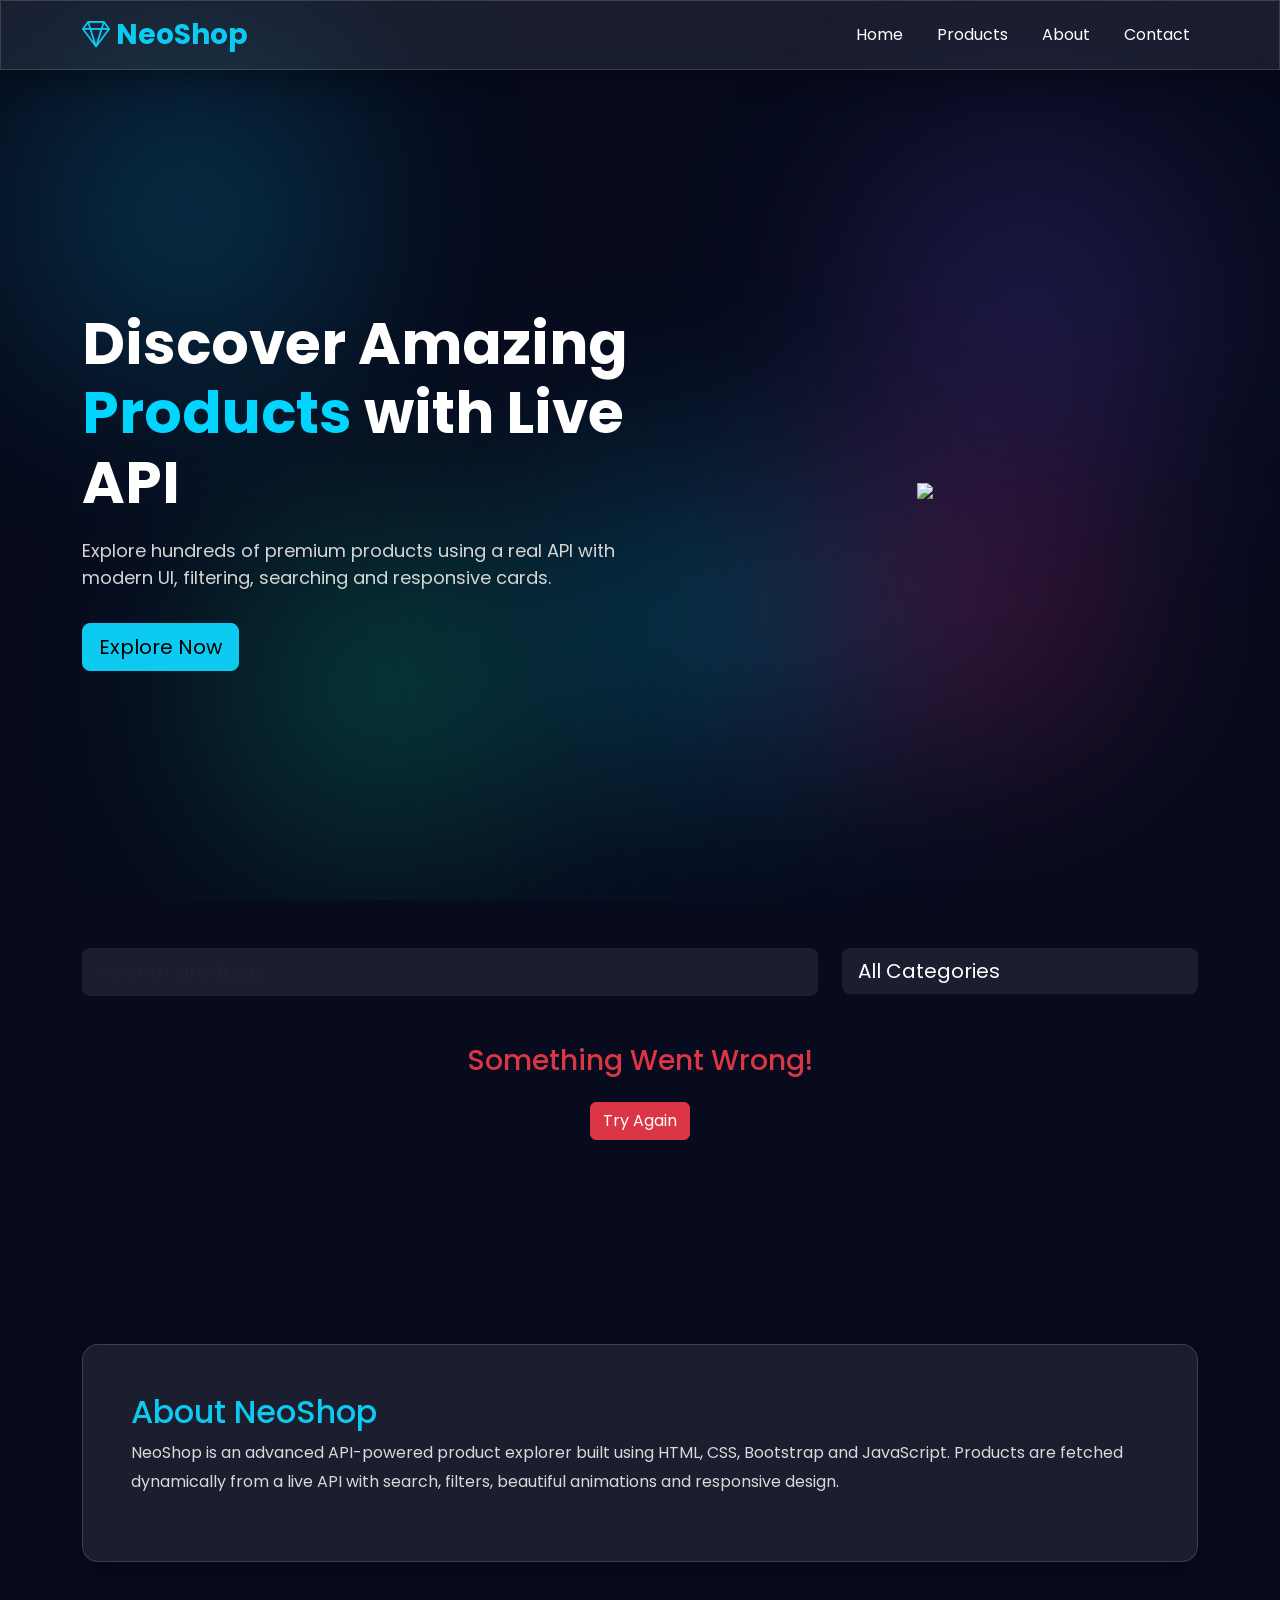
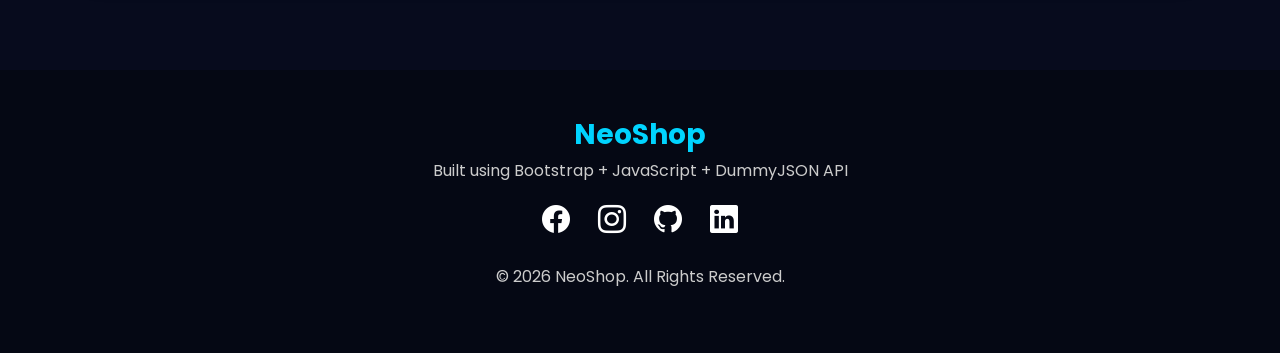
==== DAY6/index.html @ 6fb540de "added day1 to day6 assignments" ====
<!DOCTYPE html>
<html lang="en">

<head>

    <meta charset="UTF-8">
    <meta name="viewport" content="width=device-width, initial-scale=1.0">

    <title>NeoShop | Smart Product Explorer</title>

    <!-- Bootstrap -->
    <link href="https://cdn.jsdelivr.net/npm/bootstrap@5.3.3/dist/css/bootstrap.min.css" rel="stylesheet">

    <!-- Bootstrap Icons -->
    <link rel="stylesheet"
        href="https://cdn.jsdelivr.net/npm/bootstrap-icons@1.11.3/font/bootstrap-icons.min.css">

    <!-- Google Font -->
    <link href="https://fonts.googleapis.com/css2?family=Poppins:wght@300;400;500;600;700&display=swap"
        rel="stylesheet">

    <!-- CSS -->
    <link rel="stylesheet" href="day6style.css">

</head>

<body>

<!-- Animated Background -->

<div class="bg-animation">
    <span></span>
    <span></span>
    <span></span>
    <span></span>
    <span></span>
</div>

<!-- Navbar -->

<nav class="navbar navbar-expand-lg navbar-dark fixed-top glass">

<div class="container">

<a class="navbar-brand fw-bold fs-3 text-info" href="#">
<i class="bi bi-gem"></i> NeoShop
</a>

<button class="navbar-toggler"
type="button"
data-bs-toggle="collapse"
data-bs-target="#menu">

<span class="navbar-toggler-icon"></span>

</button>

<div class="collapse navbar-collapse"
id="menu">

<ul class="navbar-nav ms-auto">

<li class="nav-item">
<a class="nav-link active" href="#">Home</a>
</li>

<li class="nav-item">
<a class="nav-link" href="#products">Products</a>
</li>

<li class="nav-item">
<a class="nav-link" href="#about">About</a>
</li>

<li class="nav-item">
<a class="nav-link" href="#contact">Contact</a>
</li>

</ul>

</div>

</div>

</nav>

<!-- Hero -->

<section class="hero">

<div class="container">

<div class="row align-items-center">

<div class="col-lg-6">

<h1>
Discover Amazing
<span>Products</span>
with Live API
</h1>

<p>

Explore hundreds of premium products using a real API with modern UI, filtering, searching and responsive cards.

</p>

<a href="#products"
class="btn btn-info btn-lg mt-3">

Explore Now

</a>

</div>

<div class="col-lg-6 text-center">

<img src="https://cdn-icons-png.flaticon.com/512/3081/3081985.png"
class="hero-image img-fluid">

</div>

</div>

</div>

</section>

<!-- Search -->

<section class="container py-5">

<div class="row">

<div class="col-md-8">

<input
type="text"
id="searchInput"
class="form-control form-control-lg"
placeholder="Search products...">

</div>

<div class="col-md-4">

<select
id="categoryFilter"
class="form-select form-select-lg">

<option value="all">
All Categories
</option>

</select>

</div>

</div>

</section>

<!-- Loading -->

<div
id="loader"
class="text-center my-5">

<div class="spinner-border text-info"
style="width:70px;height:70px;">

</div>

<h5 class="mt-3 text-light">
Loading Products...
</h5>

</div>

<!-- Error -->

<div
id="error"
class="container text-center d-none">

<h3 class="text-danger">

Something Went Wrong!

</h3>

<button
class="btn btn-danger mt-3"
onclick="loadProducts()">

Try Again

</button>

</div>

<!-- Products -->

<section
id="products"
class="container py-5">

<div
class="row g-4"
id="productContainer">

</div>

</section>

<!-- About -->

<section
id="about"
class="container py-5">

<div class="glass p-5 rounded-4">

<h2 class="text-info">

About NeoShop

</h2>

<p>

NeoShop is an advanced API-powered product explorer built using HTML, CSS, Bootstrap and JavaScript. Products are fetched dynamically from a live API with search, filters, beautiful animations and responsive design.

</p>

</div>

</section>

<!-- Footer -->

<footer
id="contact"
class="py-5">

<div class="container text-center">

<h3>

NeoShop

</h3>

<p>

Built using Bootstrap + JavaScript + DummyJSON API

</p>

<div class="social">

<i class="bi bi-facebook"></i>

<i class="bi bi-instagram"></i>

<i class="bi bi-github"></i>

<i class="bi bi-linkedin"></i>

</div>

<p class="mt-4">

© 2026 NeoShop. All Rights Reserved.

</p>

</div>

</footer>

<!-- Scroll Top -->

<button
id="topBtn">

<i class="bi bi-arrow-up"></i>

</button>

<!-- Bootstrap -->

<script src="https://cdn.jsdelivr.net/npm/bootstrap@5.3.3/dist/js/bootstrap.bundle.min.js"></script>

<!-- JavaScript -->

<script src="day6script.js"></script>

</body>
</html>
---- DAY6/day6style.css ----
/* Google Font */

*{
    margin:0;
    padding:0;
    box-sizing:border-box;
    font-family:'Poppins',sans-serif;
}

html{
    scroll-behavior:smooth;
}

body{
    background:#070b1d;
    color:#fff;
    overflow-x:hidden;
}

/* Animated Background */

.bg-animation{
    position:fixed;
    inset:0;
    z-index:-1;
    overflow:hidden;
}

.bg-animation span{
    position:absolute;
    display:block;
    width:250px;
    height:250px;
    border-radius:50%;
    filter:blur(120px);
    opacity:.35;
    animation:float 15s infinite alternate;
}

.bg-animation span:nth-child(1){
    background:#00d4ff;
    top:10%;
    left:5%;
}

.bg-animation span:nth-child(2){
    background:#7f5cff;
    right:10%;
    top:20%;
}

.bg-animation span:nth-child(3){
    background:#00ffb7;
    bottom:10%;
    left:20%;
}

.bg-animation span:nth-child(4){
    background:#ff3cac;
    bottom:20%;
    right:15%;
}

.bg-animation span:nth-child(5){
    background:#00d4ff;
    left:45%;
    top:55%;
}

@keyframes float{

from{
transform:translateY(0) scale(1);
}

to{
transform:translateY(-80px) scale(1.2);
}

}

/* Glass Effect */

.glass{
    background:rgba(255,255,255,.08);
    backdrop-filter:blur(15px);
    border:1px solid rgba(255,255,255,.15);
    box-shadow:0 8px 30px rgba(0,0,0,.35);
}

/* Navbar */

.navbar{
    transition:.4s;
}

.nav-link{
    color:white !important;
    margin-left:18px;
}

.nav-link:hover{
    color:#00d4ff !important;
}

/* Hero */

.hero{
    min-height:100vh;
    display:flex;
    align-items:center;
    padding-top:80px;
}

.hero h1{
    font-size:58px;
    font-weight:700;
    line-height:1.2;
}

.hero span{
    color:#00d4ff;
}

.hero p{
    color:#d5d5d5;
    margin-top:20px;
    font-size:18px;
}

.hero-image{
    width:420px;
    animation:updown 3s infinite ease-in-out;
}

@keyframes updown{

50%{
transform:translateY(-15px);
}

}

/* Search */

.form-control,
.form-select{
    background:rgba(255,255,255,.08);
    color:white;
    border:none;
}

.form-control:focus,
.form-select:focus{
    box-shadow:0 0 20px #00d4ff;
    background:rgba(255,255,255,.1);
    color:white;
}

/* Cards */

.product-card{

background:rgba(255,255,255,.08);

border-radius:20px;

overflow:hidden;

transition:.35s;

height:100%;

border:1px solid rgba(255,255,255,.15);

backdrop-filter:blur(10px);

}

.product-card:hover{

transform:translateY(-12px);

box-shadow:0 0 30px #00d4ff;

}

.product-card img{

height:220px;

width:100%;

object-fit:cover;

}

.product-content{

padding:20px;

}

.product-title{

font-size:20px;

font-weight:600;

margin-bottom:10px;

}

.price{

font-size:24px;

font-weight:bold;

color:#00ffb7;

}

.rating{

color:gold;

}

.discount{

background:#ff3b5c;

padding:6px 12px;

border-radius:50px;

font-size:13px;

display:inline-block;

margin-top:10px;

}

.btn-cart{

width:100%;

margin-top:18px;

border:none;

padding:12px;

border-radius:10px;

background:linear-gradient(90deg,#00d4ff,#00ffb7);

font-weight:600;

transition:.3s;

}

.btn-cart:hover{

transform:scale(1.05);

}

.wishlist{

position:absolute;

top:12px;

right:12px;

background:white;

width:42px;

height:42px;

border-radius:50%;

display:flex;

justify-content:center;

align-items:center;

font-size:20px;

color:red;

cursor:pointer;

}

/* About */

#about{

margin-top:60px;

}

#about p{

color:#d9d9d9;

line-height:1.8;

}

/* Footer */

footer{

margin-top:60px;

background:#050814;

}

footer h3{

color:#00d4ff;

font-weight:700;

}

footer p{

color:#ccc;

}

.social i{

font-size:28px;

margin:12px;

cursor:pointer;

transition:.3s;

}

.social i:hover{

color:#00d4ff;

transform:translateY(-8px);

}

/* Loader */

#loader{

padding:100px;

}

/* Scroll Button */

#topBtn{

position:fixed;

bottom:30px;

right:30px;

display:none;

border:none;

background:#00d4ff;

color:white;

width:55px;

height:55px;

border-radius:50%;

font-size:24px;

box-shadow:0 0 20px #00d4ff;

cursor:pointer;

}

/* Responsive */

@media(max-width:768px){

.hero{

text-align:center;

}

.hero h1{

font-size:38px;

}

.hero-image{

width:260px;

margin-top:30px;

}

.product-card img{

height:180px;

}

}
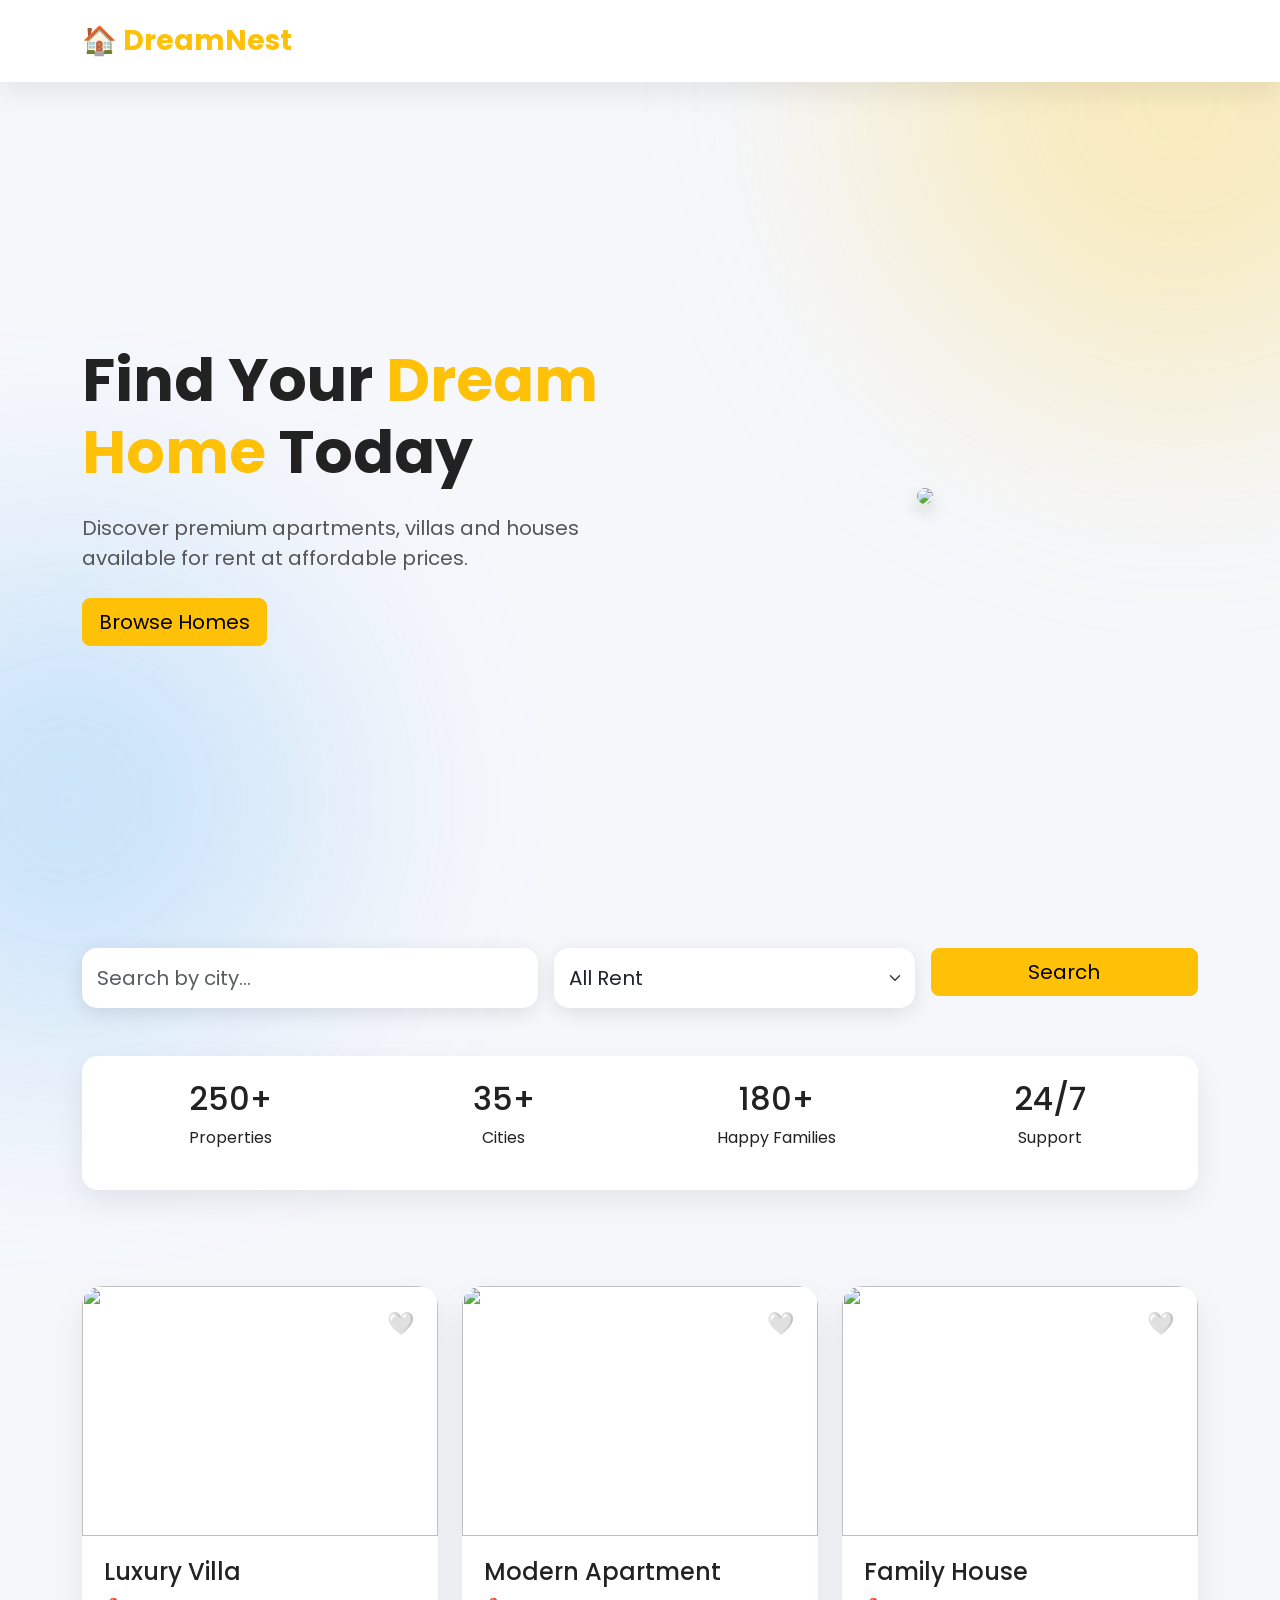
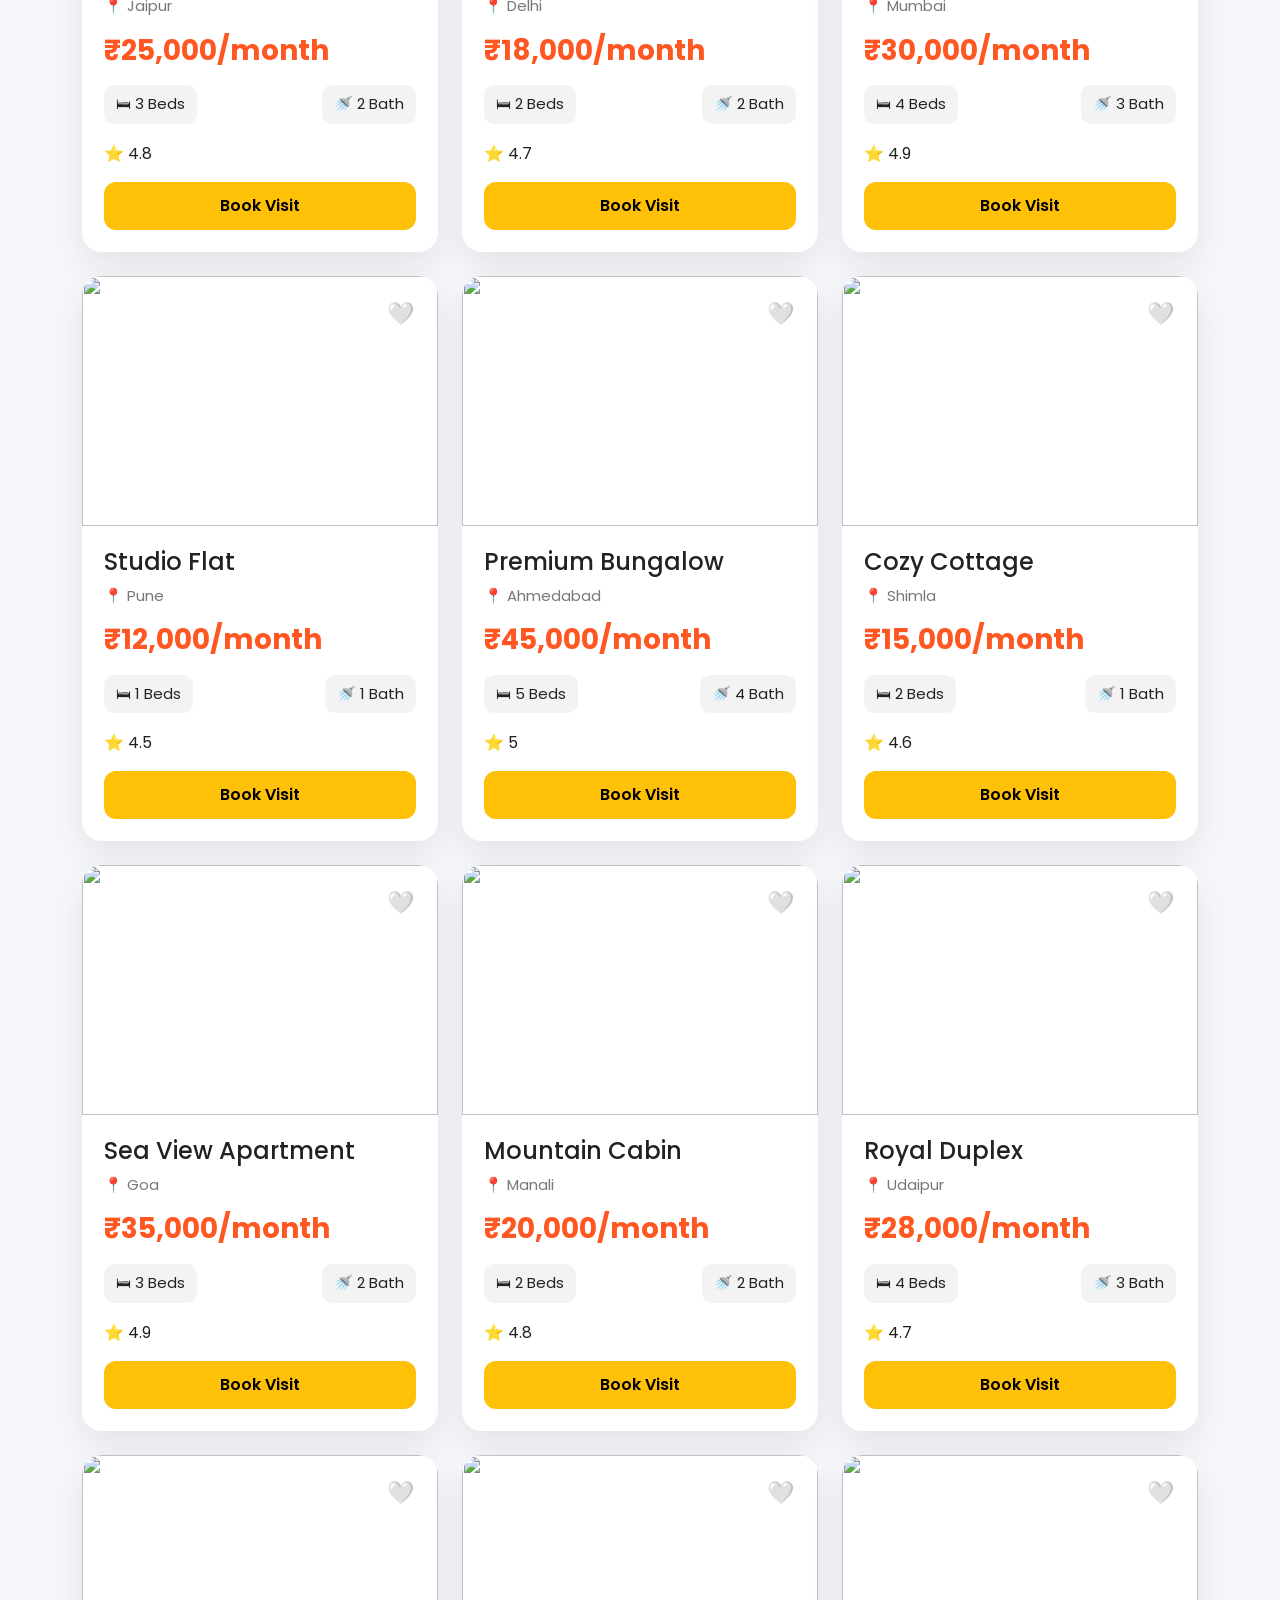
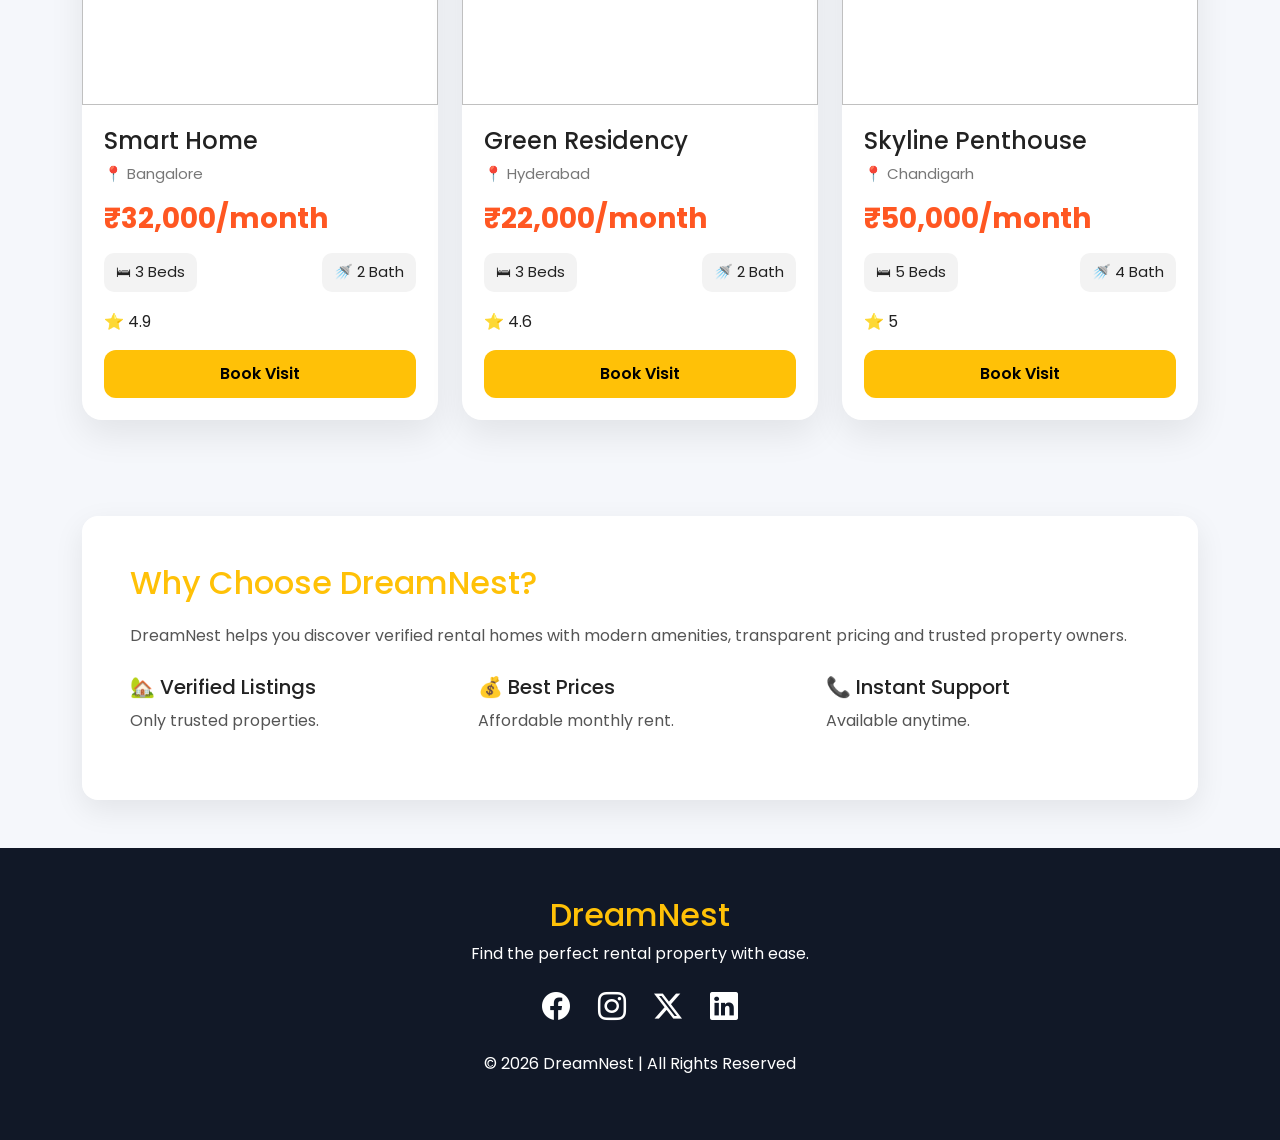
==== commit 6c1a183e: "updated day6 assignment" ====
--- a/DAY6/index.html
+++ b/DAY6/index.html
@@ -3,51 +3,41 @@
 
 <head>
 
-    <meta charset="UTF-8">
-    <meta name="viewport" content="width=device-width, initial-scale=1.0">
-
-    <title>NeoShop | Smart Product Explorer</title>
-
-    <!-- Bootstrap -->
-    <link href="https://cdn.jsdelivr.net/npm/bootstrap@5.3.3/dist/css/bootstrap.min.css" rel="stylesheet">
-
-    <!-- Bootstrap Icons -->
-    <link rel="stylesheet"
-        href="https://cdn.jsdelivr.net/npm/bootstrap-icons@1.11.3/font/bootstrap-icons.min.css">
-
-    <!-- Google Font -->
-    <link href="https://fonts.googleapis.com/css2?family=Poppins:wght@300;400;500;600;700&display=swap"
-        rel="stylesheet">
-
-    <!-- CSS -->
-    <link rel="stylesheet" href="day6style.css">
+<meta charset="UTF-8">
+<meta name="viewport" content="width=device-width, initial-scale=1.0">
+
+<title>DreamNest | Find Your Perfect Home</title>
+
+<!-- Bootstrap -->
+
+<link href="https://cdn.jsdelivr.net/npm/bootstrap@5.3.3/dist/css/bootstrap.min.css" rel="stylesheet">
+
+<!-- Bootstrap Icons -->
+
+<link rel="stylesheet"
+href="https://cdn.jsdelivr.net/npm/bootstrap-icons@1.11.3/font/bootstrap-icons.min.css">
+
+<!-- Google Font -->
+
+<link href="https://fonts.googleapis.com/css2?family=Poppins:wght@300;400;500;600;700&display=swap" rel="stylesheet">
+
+<link rel="stylesheet" href="day6style.css">
 
 </head>
 
 <body>
 
-<!-- Animated Background -->
-
-<div class="bg-animation">
-    <span></span>
-    <span></span>
-    <span></span>
-    <span></span>
-    <span></span>
-</div>
-
 <!-- Navbar -->
 
 <nav class="navbar navbar-expand-lg navbar-dark fixed-top glass">
 
 <div class="container">
 
-<a class="navbar-brand fw-bold fs-3 text-info" href="#">
-<i class="bi bi-gem"></i> NeoShop
+<a class="navbar-brand fw-bold fs-3 text-warning" href="#">
+🏠 DreamNest
 </a>
 
 <button class="navbar-toggler"
-type="button"
 data-bs-toggle="collapse"
 data-bs-target="#menu">
 
@@ -61,11 +51,11 @@
 <ul class="navbar-nav ms-auto">
 
 <li class="nav-item">
-<a class="nav-link active" href="#">Home</a>
+<a class="nav-link" href="#">Home</a>
 </li>
 
 <li class="nav-item">
-<a class="nav-link" href="#products">Products</a>
+<a class="nav-link" href="#properties">Properties</a>
 </li>
 
 <li class="nav-item">
@@ -95,21 +85,25 @@
 <div class="col-lg-6">
 
 <h1>
-Discover Amazing
-<span>Products</span>
-with Live API
+
+Find Your
+
+<span>Dream Home</span>
+
+Today
+
 </h1>
 
 <p>
 
-Explore hundreds of premium products using a real API with modern UI, filtering, searching and responsive cards.
+Discover premium apartments, villas and houses available for rent at affordable prices.
 
 </p>
 
-<a href="#products"
-class="btn btn-info btn-lg mt-3">
-
-Explore Now
+<a href="#properties"
+class="btn btn-warning btn-lg">
+
+Browse Homes
 
 </a>
 
@@ -117,8 +111,9 @@
 
 <div class="col-lg-6 text-center">
 
-<img src="https://cdn-icons-png.flaticon.com/512/3081/3081985.png"
-class="hero-image img-fluid">
+<img
+src="https://images.unsplash.com/photo-1568605114967-8130f3a36994?w=700"
+class="img-fluid hero-img rounded-4 shadow">
 
 </div>
 
@@ -132,84 +127,128 @@
 
 <section class="container py-5">
 
-<div class="row">
-
-<div class="col-md-8">
+<div class="row g-3">
+
+<div class="col-md-5">
 
 <input
 type="text"
 id="searchInput"
 class="form-control form-control-lg"
-placeholder="Search products...">
+placeholder="Search by city...">
 
 </div>
 
 <div class="col-md-4">
 
 <select
-id="categoryFilter"
+id="priceFilter"
 class="form-select form-select-lg">
 
-<option value="all">
-All Categories
-</option>
+<option value="all">All Rent</option>
+
+<option value="10000">Below ₹10,000</option>
+
+<option value="20000">Below ₹20,000</option>
+
+<option value="30000">Below ₹30,000</option>
+
+<option value="50000">Luxury Homes</option>
 
 </select>
 
 </div>
 
-</div>
-
-</section>
-
-<!-- Loading -->
+<div class="col-md-3">
+
+<button
+class="btn btn-warning w-100 btn-lg"
+onclick="filterHouses()">
+
+Search
+
+</button>
+
+</div>
+
+</div>
+
+</section>
+
+<!-- Featured -->
+
+<section class="container mb-5">
+
+<div class="glass p-4 rounded-4">
+
+<div class="row text-center">
+
+<div class="col-md-3">
+
+<h2>250+</h2>
+
+<p>Properties</p>
+
+</div>
+
+<div class="col-md-3">
+
+<h2>35+</h2>
+
+<p>Cities</p>
+
+</div>
+
+<div class="col-md-3">
+
+<h2>180+</h2>
+
+<p>Happy Families</p>
+
+</div>
+
+<div class="col-md-3">
+
+<h2>24/7</h2>
+
+<p>Support</p>
+
+</div>
+
+</div>
+
+</div>
+
+</section>
+
+<!-- Loader -->
 
 <div
 id="loader"
 class="text-center my-5">
 
-<div class="spinner-border text-info"
+<div class="spinner-border text-warning"
 style="width:70px;height:70px;">
 
 </div>
 
-<h5 class="mt-3 text-light">
-Loading Products...
-</h5>
-
-</div>
-
-<!-- Error -->
-
-<div
-id="error"
-class="container text-center d-none">
-
-<h3 class="text-danger">
-
-Something Went Wrong!
-
-</h3>
-
-<button
-class="btn btn-danger mt-3"
-onclick="loadProducts()">
-
-Try Again
-
-</button>
-
-</div>
-
-<!-- Products -->
+<h4 class="mt-3">
+
+Loading Homes...
+
+</h4>
+
+</div>
+
+<!-- Properties -->
 
 <section
-id="products"
+id="properties"
 class="container py-5">
 
 <div
 class="row g-4"
-id="productContainer">
+id="houseContainer">
 
 </div>
 
@@ -223,17 +262,45 @@
 
 <div class="glass p-5 rounded-4">
 
-<h2 class="text-info">
-
-About NeoShop
+<h2 class="text-warning">
+
+Why Choose DreamNest?
 
 </h2>
 
 <p>
 
-NeoShop is an advanced API-powered product explorer built using HTML, CSS, Bootstrap and JavaScript. Products are fetched dynamically from a live API with search, filters, beautiful animations and responsive design.
+DreamNest helps you discover verified rental homes with modern amenities, transparent pricing and trusted property owners.
 
 </p>
+
+<div class="row mt-4">
+
+<div class="col-md-4">
+
+<h5>🏡 Verified Listings</h5>
+
+<p>Only trusted properties.</p>
+
+</div>
+
+<div class="col-md-4">
+
+<h5>💰 Best Prices</h5>
+
+<p>Affordable monthly rent.</p>
+
+</div>
+
+<div class="col-md-4">
+
+<h5>📞 Instant Support</h5>
+
+<p>Available anytime.</p>
+
+</div>
+
+</div>
 
 </div>
 
@@ -247,15 +314,15 @@
 
 <div class="container text-center">
 
-<h3>
-
-NeoShop
-
-</h3>
+<h2>
+
+DreamNest
+
+</h2>
 
 <p>
 
-Built using Bootstrap + JavaScript + DummyJSON API
+Find the perfect rental property with ease.
 
 </p>
 
@@ -265,7 +332,7 @@
 
 <i class="bi bi-instagram"></i>
 
-<i class="bi bi-github"></i>
+<i class="bi bi-twitter-x"></i>
 
 <i class="bi bi-linkedin"></i>
 
@@ -273,15 +340,13 @@
 
 <p class="mt-4">
 
-© 2026 NeoShop. All Rights Reserved.
+© 2026 DreamNest | All Rights Reserved
 
 </p>
 
 </div>
 
 </footer>
-
-<!-- Scroll Top -->
 
 <button
 id="topBtn">
@@ -290,11 +355,7 @@
 
 </button>
 
-<!-- Bootstrap -->
-
 <script src="https://cdn.jsdelivr.net/npm/bootstrap@5.3.3/dist/js/bootstrap.bundle.min.js"></script>
-
-<!-- JavaScript -->
 
 <script src="day6script.js"></script>
 
--- a/DAY6/day6style.css
+++ b/DAY6/day6style.css
@@ -1,5 +1,3 @@
-/* Google Font */
-
 *{
     margin:0;
     padding:0;
@@ -12,95 +10,65 @@
 }
 
 body{
-    background:#070b1d;
-    color:#fff;
+    background:#f5f7fb;
+    color:#222;
     overflow-x:hidden;
 }
 
-/* Animated Background */
-
-.bg-animation{
+/* Background */
+
+body::before{
+    content:"";
     position:fixed;
-    inset:0;
-    z-index:-1;
-    overflow:hidden;
-}
-
-.bg-animation span{
-    position:absolute;
-    display:block;
-    width:250px;
-    height:250px;
+    width:600px;
+    height:600px;
+    background:#ffd54f;
     border-radius:50%;
+    top:-200px;
+    right:-200px;
     filter:blur(120px);
     opacity:.35;
-    animation:float 15s infinite alternate;
-}
-
-.bg-animation span:nth-child(1){
-    background:#00d4ff;
-    top:10%;
-    left:5%;
-}
-
-.bg-animation span:nth-child(2){
-    background:#7f5cff;
-    right:10%;
-    top:20%;
-}
-
-.bg-animation span:nth-child(3){
-    background:#00ffb7;
-    bottom:10%;
-    left:20%;
-}
-
-.bg-animation span:nth-child(4){
-    background:#ff3cac;
-    bottom:20%;
-    right:15%;
-}
-
-.bg-animation span:nth-child(5){
-    background:#00d4ff;
-    left:45%;
-    top:55%;
-}
-
-@keyframes float{
-
-from{
-transform:translateY(0) scale(1);
-}
-
-to{
-transform:translateY(-80px) scale(1.2);
-}
-
-}
-
-/* Glass Effect */
+    z-index:-2;
+}
+
+body::after{
+    content:"";
+    position:fixed;
+    width:500px;
+    height:500px;
+    background:#64b5f6;
+    border-radius:50%;
+    left:-180px;
+    bottom:-150px;
+    filter:blur(120px);
+    opacity:.30;
+    z-index:-2;
+}
+
+/* Navbar */
+
+.navbar{
+    padding:15px 0;
+    transition:.4s;
+}
 
 .glass{
-    background:rgba(255,255,255,.08);
-    backdrop-filter:blur(15px);
-    border:1px solid rgba(255,255,255,.15);
-    box-shadow:0 8px 30px rgba(0,0,0,.35);
-}
-
-/* Navbar */
-
-.navbar{
-    transition:.4s;
+    background:rgba(0,0,0,.45);
+    backdrop-filter:blur(12px);
+}
+
+.navbar-brand{
+    font-size:30px;
 }
 
 .nav-link{
     color:white !important;
-    margin-left:18px;
+    margin-left:20px;
+    font-weight:500;
 }
 
 .nav-link:hover{
-    color:#00d4ff !important;
+    color:#ffc107 !important;
 }
 
 /* Hero */
@@ -109,324 +77,248 @@
     min-height:100vh;
     display:flex;
     align-items:center;
-    padding-top:80px;
+    padding-top:90px;
 }
 
 .hero h1{
-    font-size:58px;
+    font-size:60px;
     font-weight:700;
-    line-height:1.2;
-}
-
-.hero span{
-    color:#00d4ff;
+}
+
+.hero h1 span{
+    color:#ffc107;
 }
 
 .hero p{
-    color:#d5d5d5;
-    margin-top:20px;
-    font-size:18px;
-}
-
-.hero-image{
-    width:420px;
-    animation:updown 3s infinite ease-in-out;
-}
-
-@keyframes updown{
-
-50%{
-transform:translateY(-15px);
-}
-
-}
-
-/* Search */
+    margin:25px 0;
+    font-size:20px;
+    color:#555;
+}
+
+.hero-img{
+    width:100%;
+    max-width:550px;
+    transition:.5s;
+}
+
+.hero-img:hover{
+    transform:scale(1.05);
+}
+
+/* Inputs */
 
 .form-control,
 .form-select{
-    background:rgba(255,255,255,.08);
-    color:white;
     border:none;
+    border-radius:15px;
+    padding:15px;
+    box-shadow:0 5px 20px rgba(0,0,0,.1);
 }
 
 .form-control:focus,
 .form-select:focus{
-    box-shadow:0 0 20px #00d4ff;
-    background:rgba(255,255,255,.1);
+    box-shadow:0 0 15px #ffc107;
+}
+
+/* Cards */
+
+.house-card{
+    background:white;
+    border-radius:20px;
+    overflow:hidden;
+    transition:.4s;
+    box-shadow:0 15px 35px rgba(0,0,0,.08);
+    position:relative;
+}
+
+.house-card:hover{
+    transform:translateY(-10px);
+    box-shadow:0 20px 45px rgba(0,0,0,.15);
+}
+
+.house-card img{
+    width:100%;
+    height:250px;
+    object-fit:cover;
+}
+
+.card-body{
+    padding:22px;
+}
+
+.city{
+    color:#777;
+    font-size:15px;
+}
+
+.price{
+    color:#ff5722;
+    font-size:28px;
+    font-weight:bold;
+}
+
+.rating{
+    color:#ffc107;
+}
+
+.features{
+    display:flex;
+    justify-content:space-between;
+    margin:18px 0;
+    font-size:15px;
+}
+
+.features span{
+    background:#f3f3f3;
+    padding:8px 12px;
+    border-radius:10px;
+}
+
+.favorite{
+    position:absolute;
+    top:15px;
+    right:15px;
+    width:45px;
+    height:45px;
+    background:white;
+    border-radius:50%;
+    display:flex;
+    justify-content:center;
+    align-items:center;
+    cursor:pointer;
+    font-size:22px;
+    transition:.3s;
+}
+
+.favorite:hover{
+    color:red;
+    transform:scale(1.1);
+}
+
+.btn-rent{
+    width:100%;
+    border:none;
+    padding:12px;
+    border-radius:12px;
+    background:#ffc107;
+    font-weight:600;
+    transition:.3s;
+}
+
+.btn-rent:hover{
+    background:#ff9800;
     color:white;
 }
 
-/* Cards */
-
-.product-card{
-
-background:rgba(255,255,255,.08);
-
-border-radius:20px;
-
-overflow:hidden;
-
-transition:.35s;
-
-height:100%;
-
-border:1px solid rgba(255,255,255,.15);
-
-backdrop-filter:blur(10px);
-
-}
-
-.product-card:hover{
-
-transform:translateY(-12px);
-
-box-shadow:0 0 30px #00d4ff;
-
-}
-
-.product-card img{
-
-height:220px;
-
-width:100%;
-
-object-fit:cover;
-
-}
-
-.product-content{
-
-padding:20px;
-
-}
-
-.product-title{
-
-font-size:20px;
-
-font-weight:600;
-
-margin-bottom:10px;
-
+/* Statistics */
+
+.glass{
+    background:white;
+    box-shadow:0 10px 30px rgba(0,0,0,.08);
+}
+
+/* About */
+
+#about h2{
+    margin-bottom:20px;
+}
+
+#about p{
+    line-height:1.8;
+    color:#555;
+}
+
+/* Footer */
+
+footer{
+    background:#111827;
+    color:white;
+}
+
+footer h2{
+    color:#ffc107;
+}
+
+.social{
+    margin-top:20px;
+}
+
+.social i{
+    font-size:28px;
+    margin:0 12px;
+    cursor:pointer;
+    transition:.3s;
+}
+
+.social i:hover{
+    color:#ffc107;
+    transform:translateY(-5px);
+}
+
+/* Loader */
+
+#loader{
+    padding:80px;
+}
+
+/* Scroll Button */
+
+#topBtn{
+    position:fixed;
+    bottom:30px;
+    right:30px;
+    width:55px;
+    height:55px;
+    border:none;
+    border-radius:50%;
+    background:#ffc107;
+    color:black;
+    display:none;
+    font-size:24px;
+    box-shadow:0 10px 25px rgba(0,0,0,.2);
+    cursor:pointer;
+}
+
+#topBtn:hover{
+    background:#ff9800;
+    color:white;
+}
+
+/* Responsive */
+
+@media(max-width:992px){
+
+.hero{
+    text-align:center;
+}
+
+.hero h1{
+    font-size:42px;
+}
+
+.hero-img{
+    margin-top:40px;
+}
+
+}
+
+@media(max-width:768px){
+
+.hero h1{
+    font-size:34px;
+}
+
+.features{
+    flex-direction:column;
+    gap:10px;
+}
+
+.card-body{
+    padding:18px;
 }
 
 .price{
-
-font-size:24px;
-
-font-weight:bold;
-
-color:#00ffb7;
-
-}
-
-.rating{
-
-color:gold;
-
-}
-
-.discount{
-
-background:#ff3b5c;
-
-padding:6px 12px;
-
-border-radius:50px;
-
-font-size:13px;
-
-display:inline-block;
-
-margin-top:10px;
-
-}
-
-.btn-cart{
-
-width:100%;
-
-margin-top:18px;
-
-border:none;
-
-padding:12px;
-
-border-radius:10px;
-
-background:linear-gradient(90deg,#00d4ff,#00ffb7);
-
-font-weight:600;
-
-transition:.3s;
-
-}
-
-.btn-cart:hover{
-
-transform:scale(1.05);
-
-}
-
-.wishlist{
-
-position:absolute;
-
-top:12px;
-
-right:12px;
-
-background:white;
-
-width:42px;
-
-height:42px;
-
-border-radius:50%;
-
-display:flex;
-
-justify-content:center;
-
-align-items:center;
-
-font-size:20px;
-
-color:red;
-
-cursor:pointer;
-
-}
-
-/* About */
-
-#about{
-
-margin-top:60px;
-
-}
-
-#about p{
-
-color:#d9d9d9;
-
-line-height:1.8;
-
-}
-
-/* Footer */
-
-footer{
-
-margin-top:60px;
-
-background:#050814;
-
-}
-
-footer h3{
-
-color:#00d4ff;
-
-font-weight:700;
-
-}
-
-footer p{
-
-color:#ccc;
-
-}
-
-.social i{
-
-font-size:28px;
-
-margin:12px;
-
-cursor:pointer;
-
-transition:.3s;
-
-}
-
-.social i:hover{
-
-color:#00d4ff;
-
-transform:translateY(-8px);
-
-}
-
-/* Loader */
-
-#loader{
-
-padding:100px;
-
-}
-
-/* Scroll Button */
-
-#topBtn{
-
-position:fixed;
-
-bottom:30px;
-
-right:30px;
-
-display:none;
-
-border:none;
-
-background:#00d4ff;
-
-color:white;
-
-width:55px;
-
-height:55px;
-
-border-radius:50%;
-
-font-size:24px;
-
-box-shadow:0 0 20px #00d4ff;
-
-cursor:pointer;
-
-}
-
-/* Responsive */
-
-@media(max-width:768px){
-
-.hero{
-
-text-align:center;
-
-}
-
-.hero h1{
-
-font-size:38px;
-
-}
-
-.hero-image{
-
-width:260px;
-
-margin-top:30px;
-
-}
-
-.product-card img{
-
-height:180px;
-
+    font-size:24px;
 }
 
 }
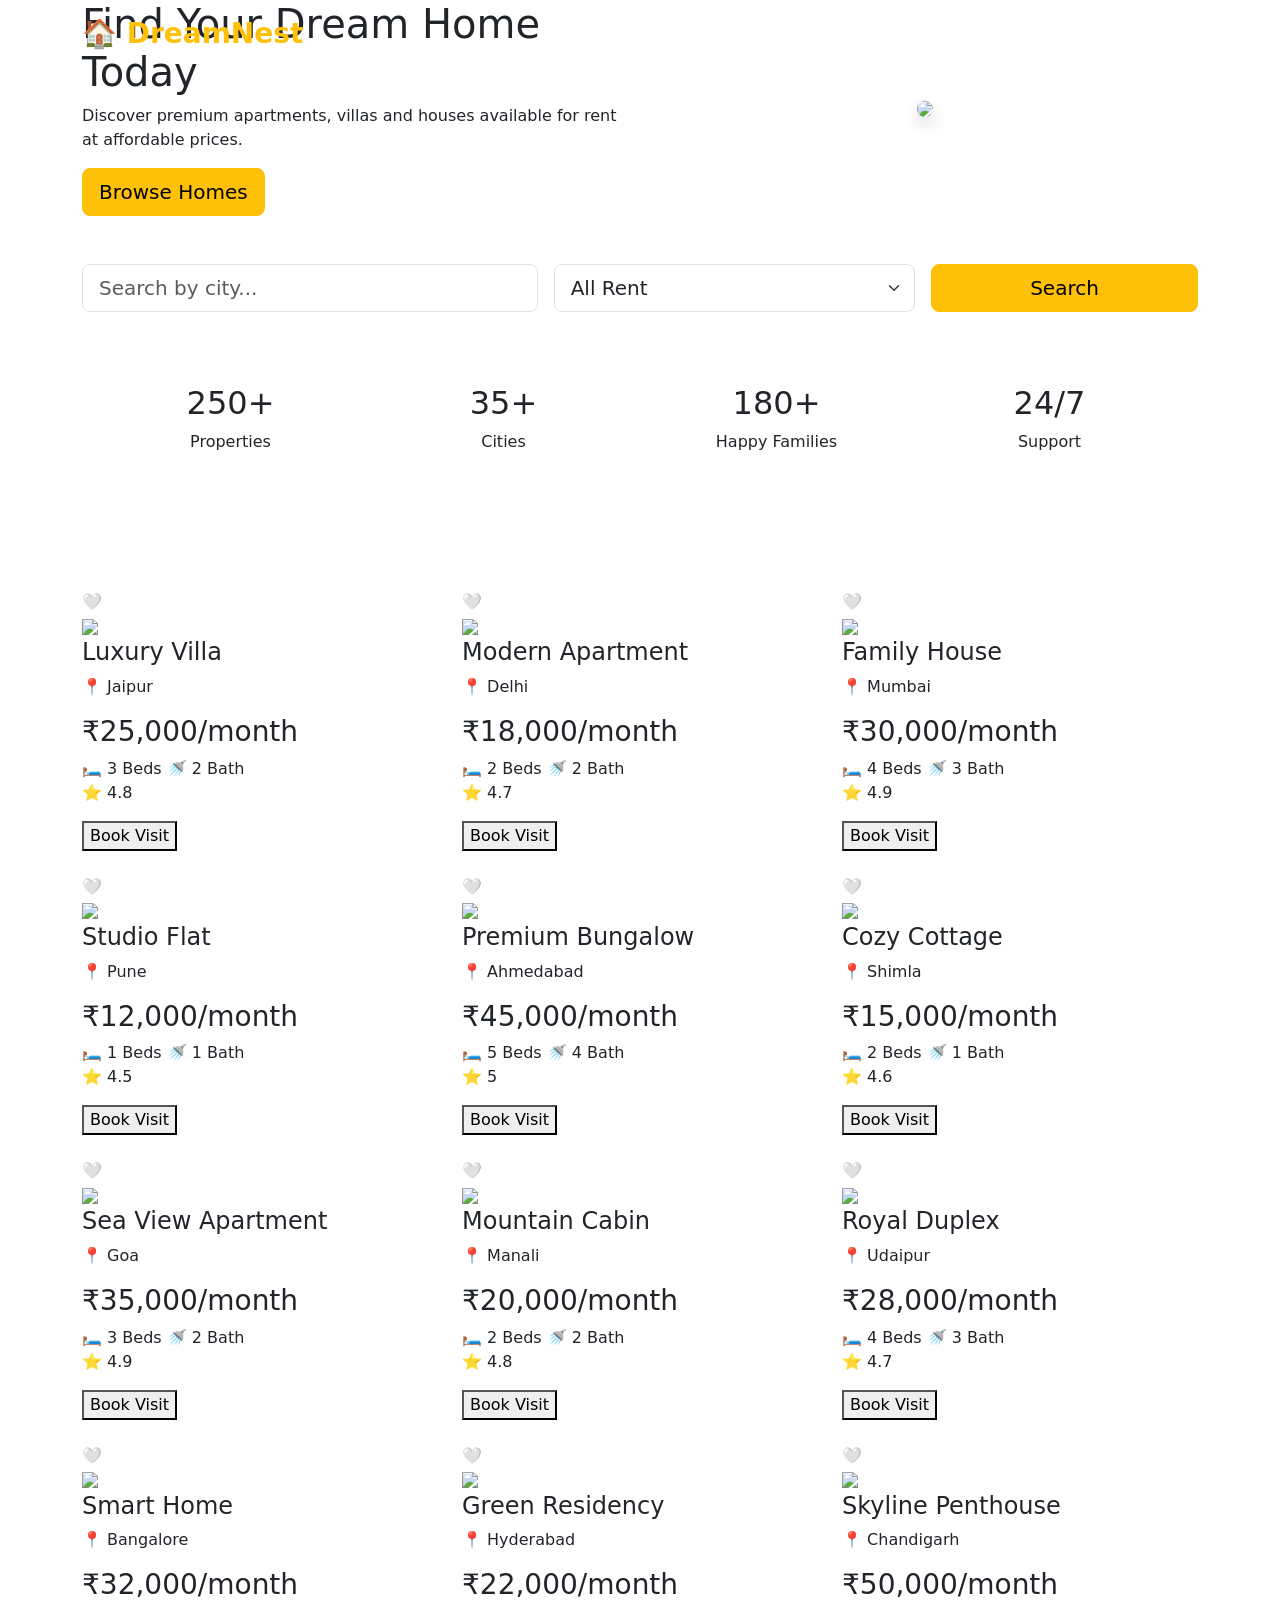
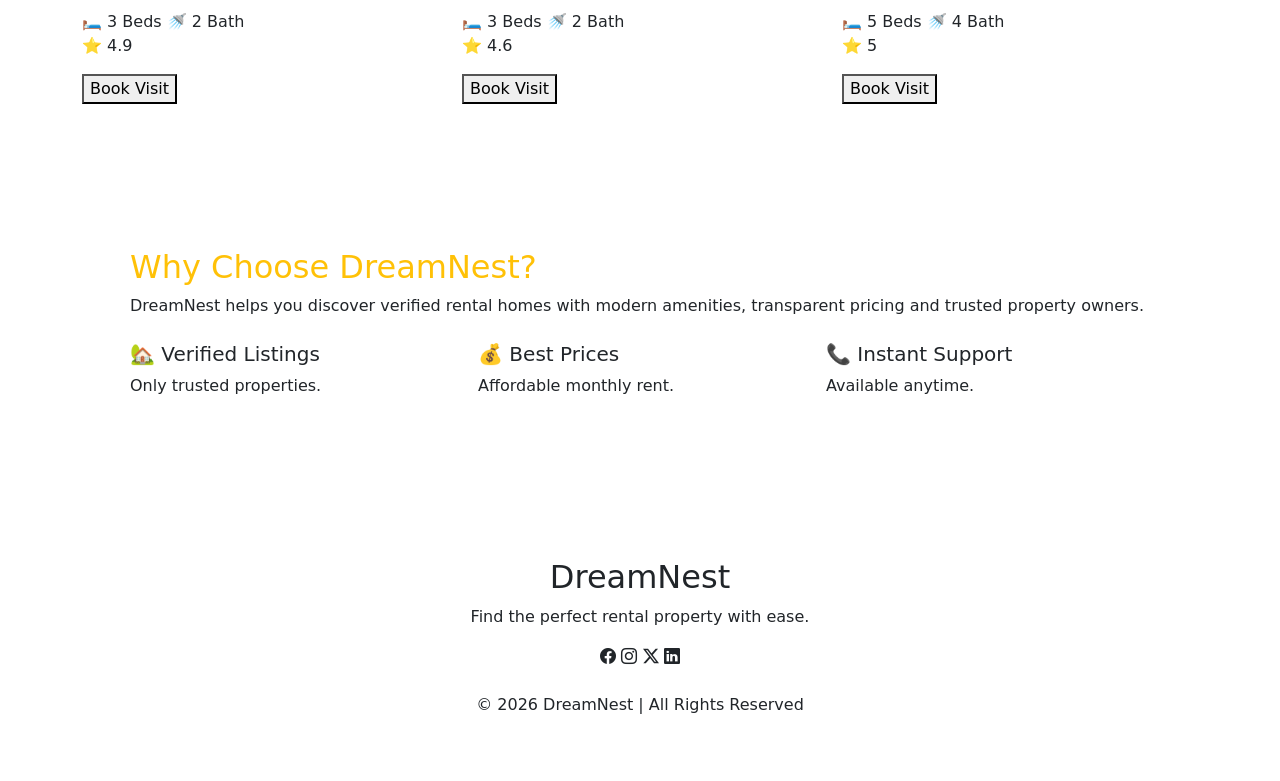
==== commit aa0f4505: "updated DAY8 assignment" ====
--- a/DAY6/index.html
+++ b/DAY6/index.html
@@ -21,7 +21,7 @@
 
 <link href="https://fonts.googleapis.com/css2?family=Poppins:wght@300;400;500;600;700&display=swap" rel="stylesheet">
 
-<link rel="stylesheet" href="day6style.css">
+<link rel="stylesheet" href="day6 style.css">
 
 </head>
 
